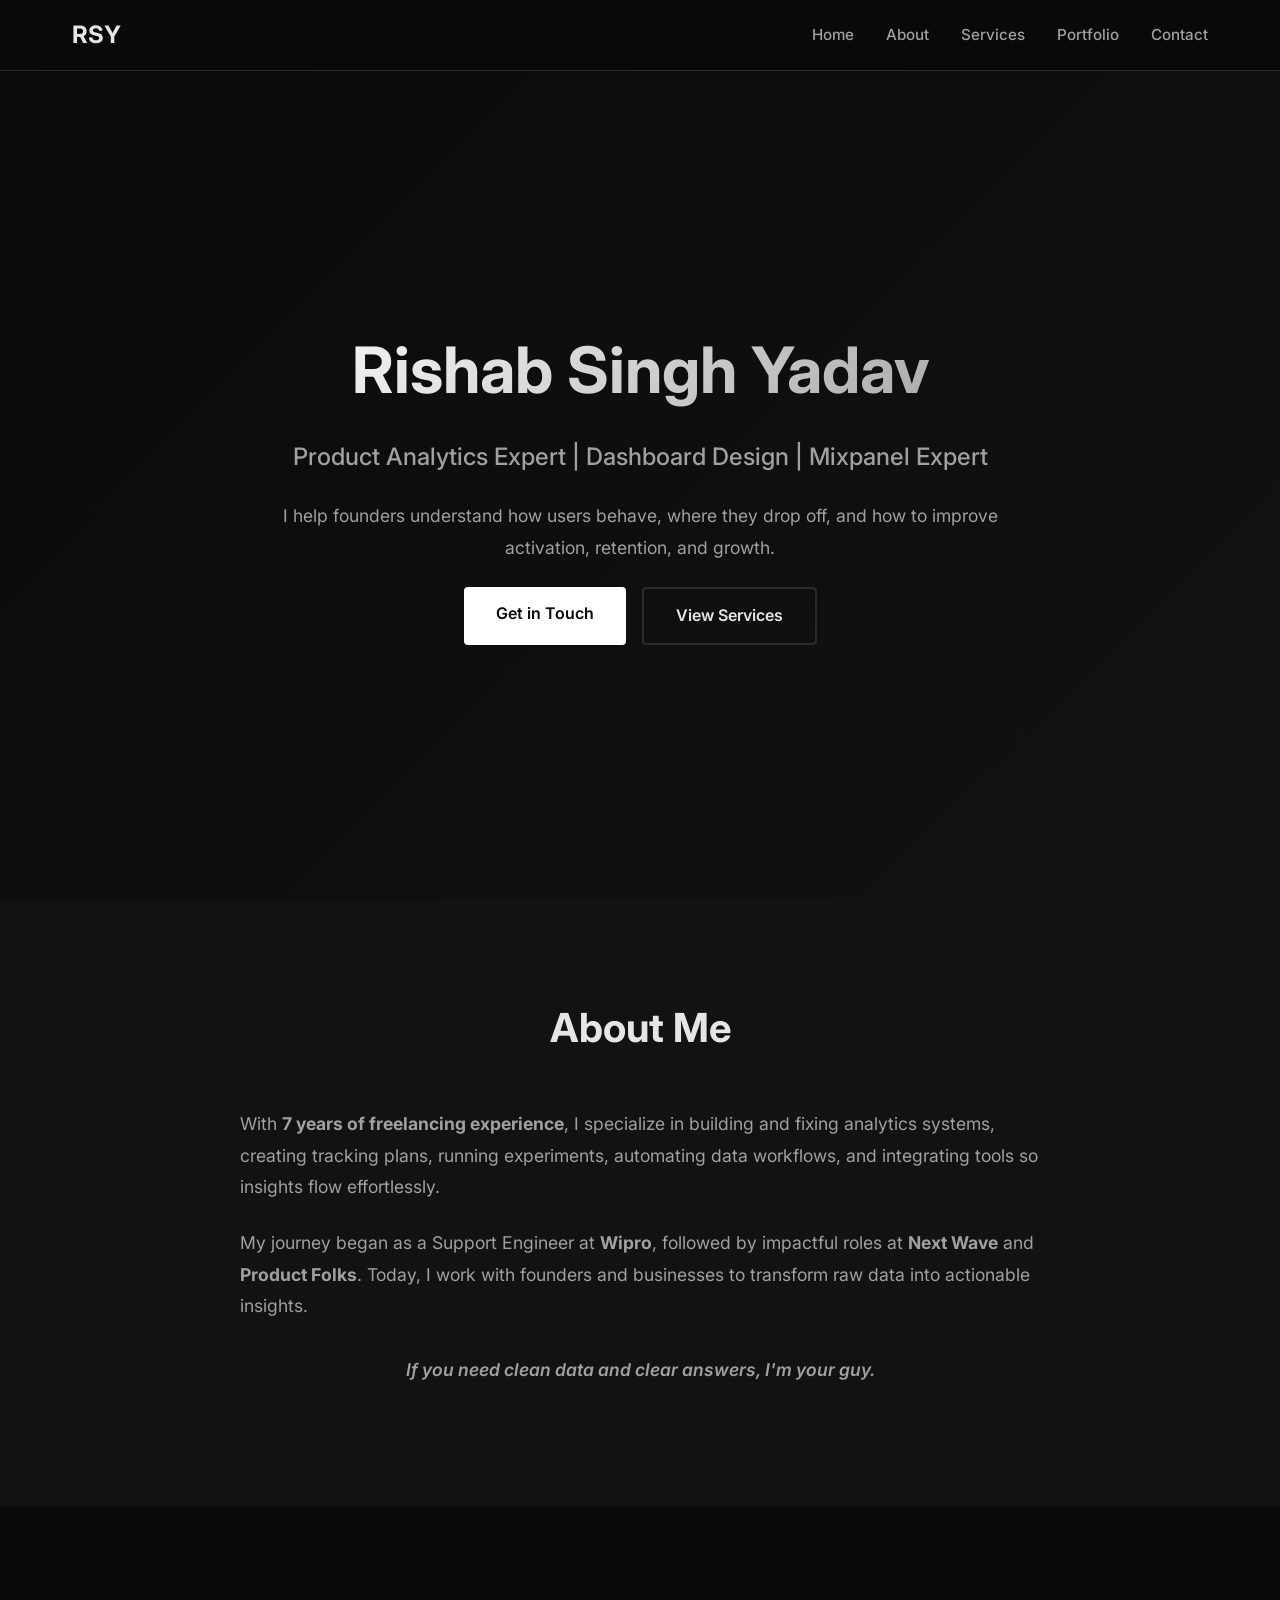
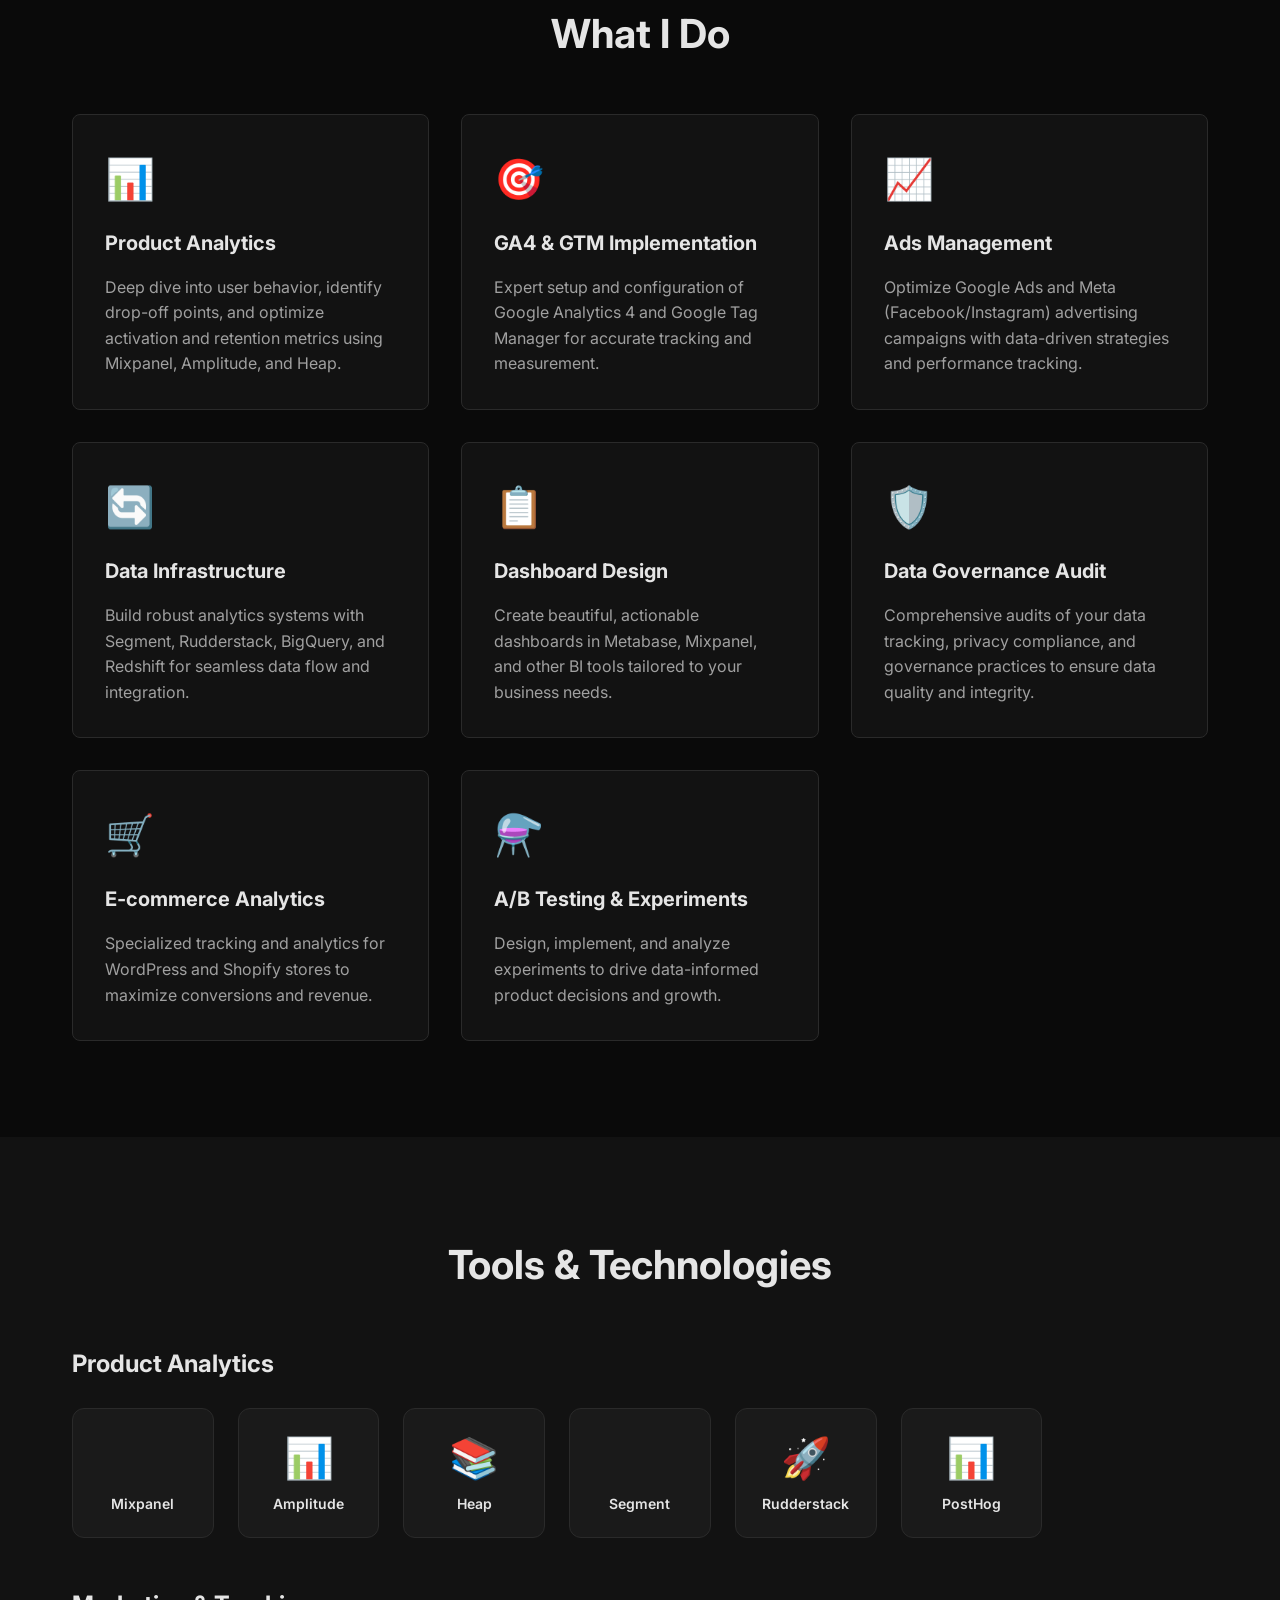
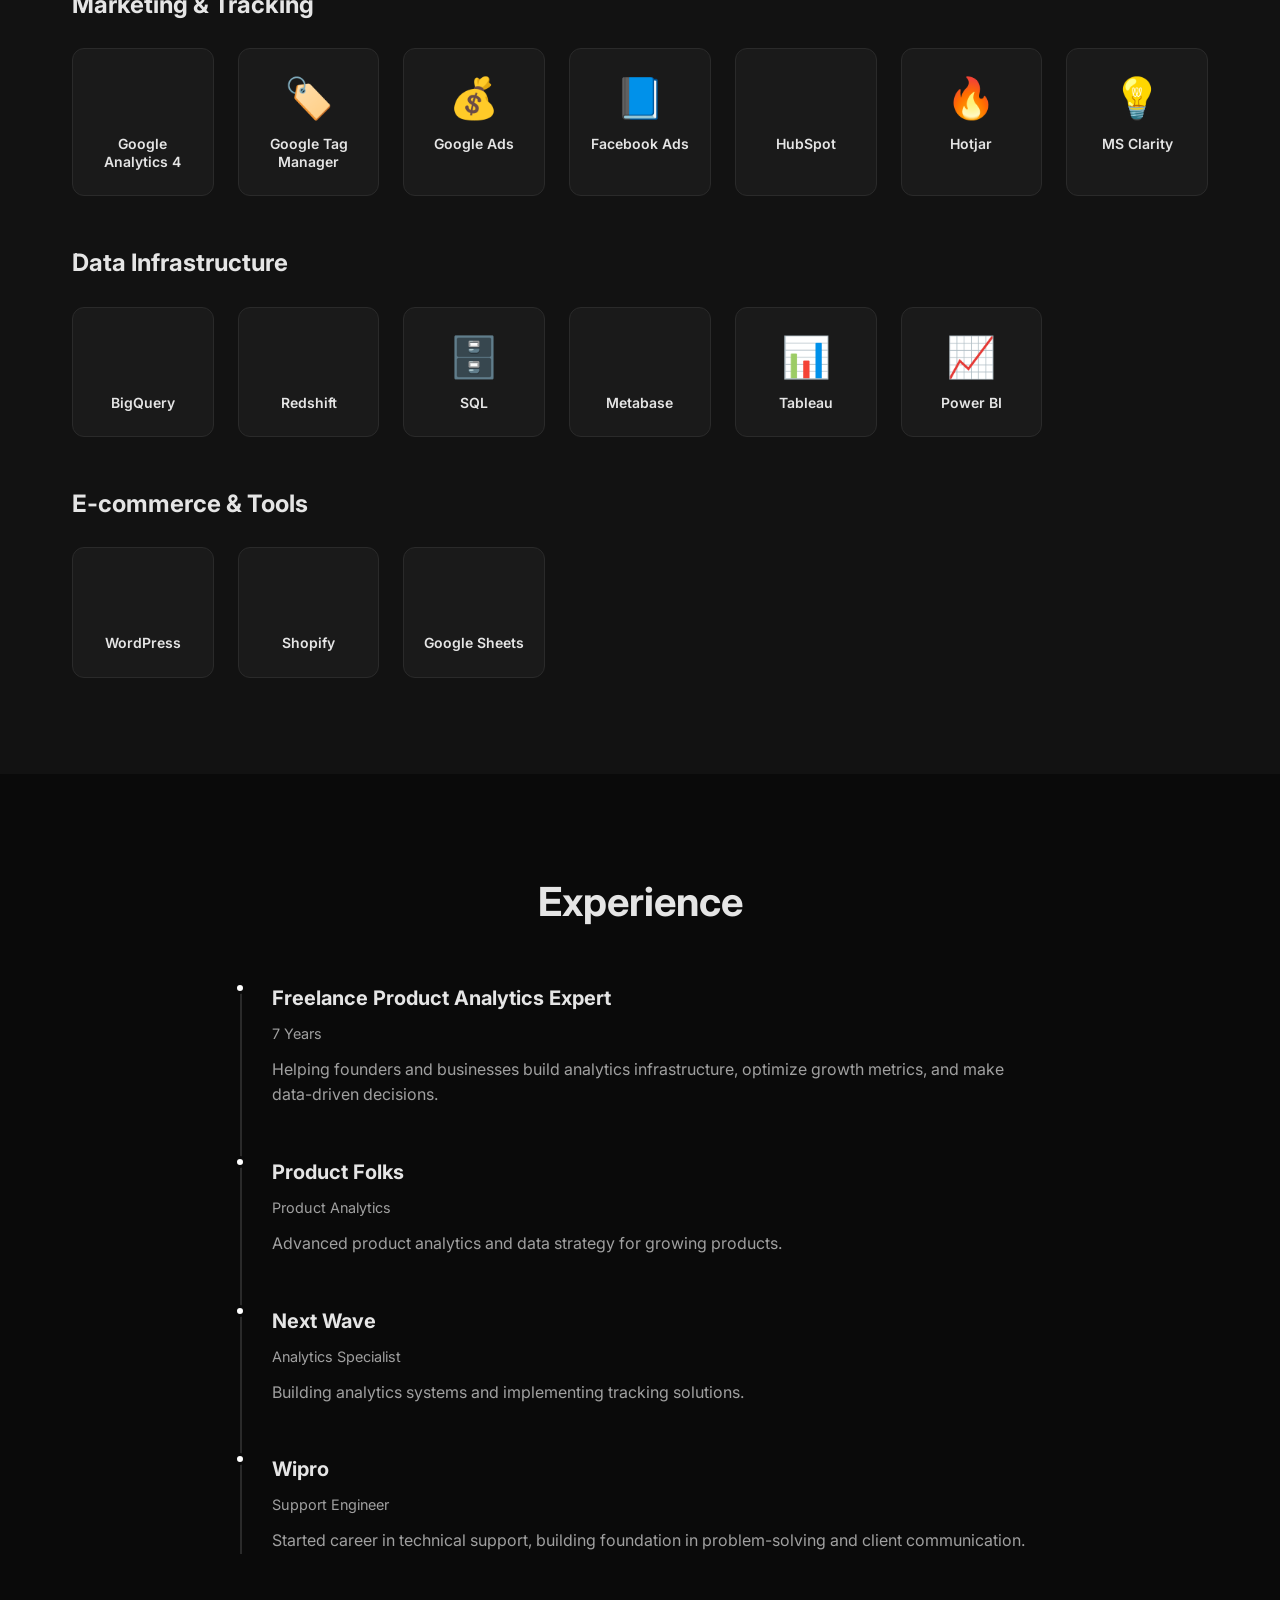
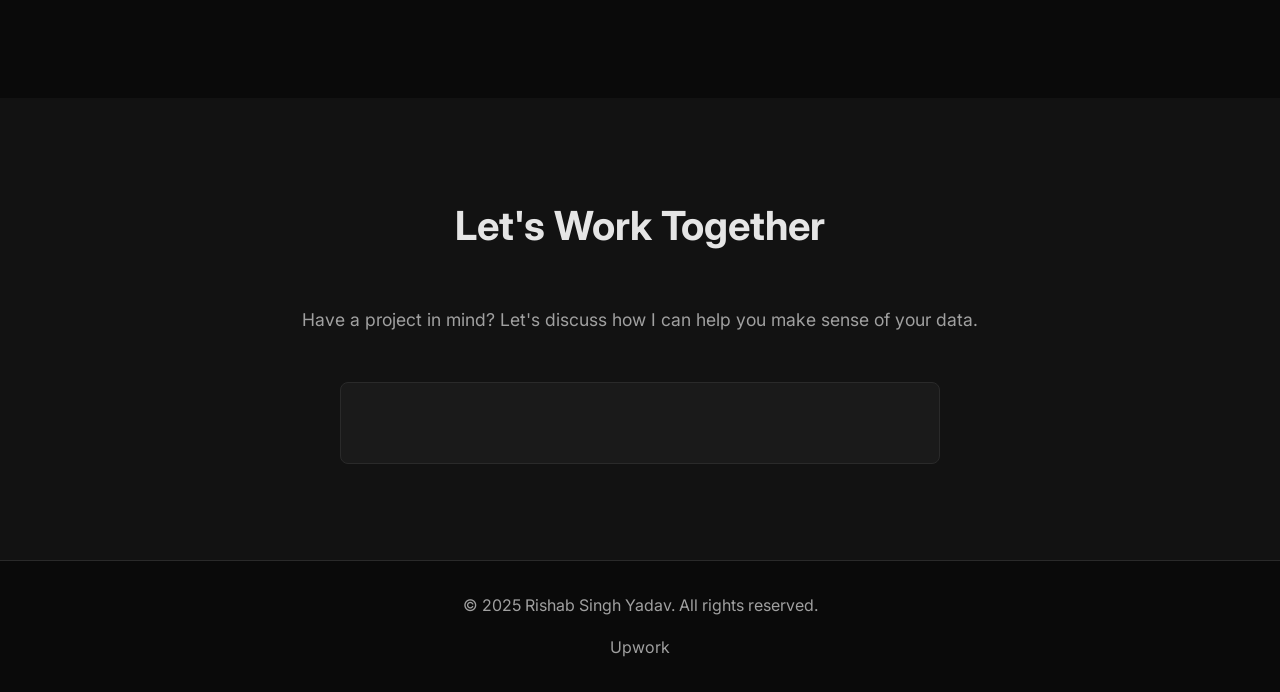
==== index.html @ ffc5b3a7 "Add files via upload" ====
<!DOCTYPE html>
<html lang="en">
<head>
    <meta charset="UTF-8">
    <meta name="viewport" content="width=device-width, initial-scale=1.0">
    <title>Rishabh Singh Yadav - Product Analytics Expert</title>
    <link rel="stylesheet" href="styles.css">
    <link rel="preconnect" href="https://fonts.googleapis.com">
    <link rel="preconnect" href="https://fonts.gstatic.com" crossorigin>
    <link href="https://fonts.googleapis.com/css2?family=Inter:wght@300;400;500;600;700&display=swap" rel="stylesheet">

    <!-- Google Tag Manager -->
    <script>(function(w,d,s,l,i){w[l]=w[l]||[];w[l].push({'gtm.start':
    new Date().getTime(),event:'gtm.js'});var f=d.getElementsByTagName(s)[0],
    j=d.createElement(s),dl=l!='dataLayer'?'&l='+l:'';j.async=true;j.src=
    'https://www.googletagmanager.com/gtm.js?id='+i+dl;f.parentNode.insertBefore(j,f);
    })(window,document,'script','dataLayer','GTM-P62DLGGF');</script>
    <!-- End Google Tag Manager -->

    <!-- Google Analytics 4 -->
    <script async src="https://www.googletagmanager.com/gtag/js?id=G-YZRRVP76FB"></script>
    <script>
        window.dataLayer = window.dataLayer || [];
        function gtag(){dataLayer.push(arguments);}
        gtag('js', new Date());
        gtag('config', 'G-YZRRVP76FB');
    </script>
    <!-- End Google Analytics 4 -->

    <!-- Mixpanel -->
    <script type="text/javascript">
        (function(f,b){if(!b.__SV){var e,g,i,h;window.mixpanel=b;b._i=[];b.init=function(e,f,c){function g(a,d){var b=d.split(".");2==b.length&&(a=a[b[0]],d=b[1]);a[d]=function(){a.push([d].concat(Array.prototype.slice.call(arguments,0)))}}var a=b;"undefined"!==typeof c?a=b[c]=[]:c="mixpanel";a.people=a.people||[];a.toString=function(a){var d="mixpanel";"mixpanel"!==c&&(d+="."+c);a||(d+=" (stub)");return d};a.people.toString=function(){return a.toString(1)+".people (stub)"};i="disable time_event track track_pageview track_links track_forms track_with_groups add_group set_group remove_group register register_once alias unregister identify name_tag set_config reset opt_in_tracking opt_out_tracking has_opted_in_tracking has_opted_out_tracking clear_opt_in_out_tracking start_batch_senders people.set people.set_once people.unset people.increment people.append people.union people.track_charge people.clear_charges people.delete_user people.remove".split(" ");
        for(h=0;h<i.length;h++)g(a,i[h]);var j="set set_once union unset remove delete".split(" ");a.get_group=function(){function b(c){d[c]=function(){call2_args=arguments;call2=[c].concat(Array.prototype.slice.call(call2_args,0));a.push([e,call2])}}for(var d={},e=["get_group"].concat(Array.prototype.slice.call(arguments,0)),c=0;c<j.length;c++)b(j[c]);return d};b._i.push([e,f,c])};b.__SV=1.2;e=f.createElement("script");e.type="text/javascript";e.async=!0;e.src="undefined"!==typeof MIXPANEL_CUSTOM_LIB_URL?
        MIXPANEL_CUSTOM_LIB_URL:"file:"===f.location.protocol&&"//cdn.mxpnl.com/libs/mixpanel-2-latest.min.js".match(/^\/\//)?"https://cdn.mxpnl.com/libs/mixpanel-2-latest.min.js":"//cdn.mxpnl.com/libs/mixpanel-2-latest.min.js";g=f.getElementsByTagName("script")[0];g.parentNode.insertBefore(e,g)}})(document,window.mixpanel||[]);

        // Initialize Mixpanel with your project token
        mixpanel.init('c54ff8140aea43a7030ae729a5c71785', {
            debug: true,
            track_pageview: true,
            persistence: 'localStorage'
        });

        // Track page view
        mixpanel.track('Page View', {
            'page': window.location.pathname,
            'title': document.title
        });
    </script>
    <!-- End Mixpanel -->

    <!-- Hotjar Tracking Code -->
    <script>
        (function(h,o,t,j,a,r){
            h.hj=h.hj||function(){(h.hj.q=h.hj.q||[]).push(arguments)};
            h._hjSettings={hjid:6587134,hjsv:6};
            a=o.getElementsByTagName('head')[0];
            r=o.createElement('script');r.async=1;
            r.src=t+h._hjSettings.hjid+j+h._hjSettings.hjsv;
            a.appendChild(r);
        })(window,document,'https://static.hotjar.com/c/hotjar-','.js?sv=');
    </script>
    <!-- End Hotjar -->

    <!-- Microsoft Clarity -->
    <script type="text/javascript">
        (function(c,l,a,r,i,t,y){
            c[a]=c[a]||function(){(c[a].q=c[a].q||[]).push(arguments)};
            t=l.createElement(r);t.async=1;t.src="https://www.clarity.ms/tag/"+i;
            y=l.getElementsByTagName(r)[0];y.parentNode.insertBefore(t,y);
        })(window, document, "clarity", "script", "ucbw8t40ai");
    </script>
    <!-- End Microsoft Clarity -->

    <!-- PostHog -->
    <script>
        !function(t,e){var o,n,p,r;e.__SV||(window.posthog=e,e._i=[],e.init=function(i,s,a){function g(t,e){var o=e.split(".");2==o.length&&(t=t[o[0]],e=o[1]),t[e]=function(){t.push([e].concat(Array.prototype.slice.call(arguments,0)))}}(p=t.createElement("script")).type="text/javascript",p.async=!0,p.src=s.api_host+"/static/array.js",(r=t.getElementsByTagName("script")[0]).parentNode.insertBefore(p,r);var u=e;for(void 0!==a?u=e[a]=[]:a="posthog",u.people=u.people||[],u.toString=function(t){var e="posthog";return"posthog"!==a&&(e+="."+a),t||(e+=" (stub)"),e},u.people.toString=function(){return u.toString(1)+".people (stub)"},o="capture identify alias people.set people.set_once set_config register register_once unregister opt_out_capturing has_opted_out_capturing opt_in_capturing reset isFeatureEnabled onFeatureFlags getFeatureFlag getFeatureFlagPayload reloadFeatureFlags group updateEarlyAccessFeatureEnrollment getEarlyAccessFeatures getActiveMatchingSurveys getSurveys".split(" "),n=0;n<o.length;n++)g(u,o[n]);e._i.push([i,s,a])},e.__SV=1)}(document,window.posthog||[]);
        posthog.init('phc_22FmlMRAO9yd4VPGJazXdRjCmcIYy80sYnZr9XqY3N5', {api_host:'https://app.posthog.com'})
    </script>
    <!-- End PostHog -->

    <!-- Amplitude -->
    <script src="https://cdn.amplitude.com/script/965b4d2b1cc9402769488c9643571d95.js"></script>
    <script>window.amplitude.add(window.sessionReplay.plugin({sampleRate: 1}));window.amplitude.init('965b4d2b1cc9402769488c9643571d95', {"fetchRemoteConfig":true,"autocapture":{"attribution":true,"fileDownloads":true,"formInteractions":true,"pageViews":true,"sessions":true,"elementInteractions":true,"networkTracking":true,"webVitals":true,"frustrationInteractions":true}});</script>
    <!-- End Amplitude -->
</head>
<body>
    <!-- Google Tag Manager (noscript) -->
    <noscript><iframe src="https://www.googletagmanager.com/ns.html?id=GTM-P62DLGGF"
    height="0" width="0" style="display:none;visibility:hidden"></iframe></noscript>
    <!-- End Google Tag Manager (noscript) -->
    <nav class="navbar">
        <div class="container">
            <div class="nav-brand">RSY</div>
            <ul class="nav-menu">
                <li><a href="#home">Home</a></li>
                <li><a href="#about">About</a></li>
                <li><a href="#services">Services</a></li>
                <li><a href="portfolio.html">Portfolio</a></li>
                <li><a href="#contact">Contact</a></li>
            </ul>
            <div class="hamburger">
                <span></span>
                <span></span>
                <span></span>
            </div>
        </div>
    </nav>

    <section id="home" class="hero">
        <div class="container">
            <div class="hero-content">
                <h1 class="hero-title">Rishab Singh Yadav</h1>
                <p class="hero-subtitle">Product Analytics Expert | Dashboard Design | Mixpanel Expert</p>
                <p class="hero-description">
                    I help founders understand how users behave, where they drop off, and how to improve activation, retention, and growth.
                </p>

                <div class="hero-cta">
                    <a href="#contact" class="btn btn-primary">Get in Touch</a>
                    <a href="#services" class="btn btn-secondary">View Services</a>
                </div>
            </div>
        </div>
    </section>

    <section id="about" class="about">
        <div class="container">
            <h2 class="section-title">About Me</h2>
            <div class="about-content">
                <p>
                    With <strong>7 years of freelancing experience</strong>, I specialize in building and fixing analytics systems,
                    creating tracking plans, running experiments, automating data workflows, and integrating tools so insights flow effortlessly.
                </p>
                <p>
                    My journey began as a Support Engineer at <strong>Wipro</strong>, followed by impactful roles at <strong>Next Wave</strong>
                    and <strong>Product Folks</strong>. Today, I work with founders and businesses to transform raw data into actionable insights.
                </p>
                <p class="about-tagline">
                    If you need clean data and clear answers, I'm your guy.
                </p>
            </div>
        </div>
    </section>

    <section id="services" class="services">
        <div class="container">
            <h2 class="section-title">What I Do</h2>
            <div class="services-grid">
                <div class="service-card">
                    <div class="service-icon">📊</div>
                    <h3>Product Analytics</h3>
                    <p>Deep dive into user behavior, identify drop-off points, and optimize activation and retention metrics using Mixpanel, Amplitude, and Heap.</p>
                </div>
                <div class="service-card">
                    <div class="service-icon">🎯</div>
                    <h3>GA4 & GTM Implementation</h3>
                    <p>Expert setup and configuration of Google Analytics 4 and Google Tag Manager for accurate tracking and measurement.</p>
                </div>
                <div class="service-card">
                    <div class="service-icon">📈</div>
                    <h3>Ads Management</h3>
                    <p>Optimize Google Ads and Meta (Facebook/Instagram) advertising campaigns with data-driven strategies and performance tracking.</p>
                </div>
                <div class="service-card">
                    <div class="service-icon">🔄</div>
                    <h3>Data Infrastructure</h3>
                    <p>Build robust analytics systems with Segment, Rudderstack, BigQuery, and Redshift for seamless data flow and integration.</p>
                </div>
                <div class="service-card">
                    <div class="service-icon">📋</div>
                    <h3>Dashboard Design</h3>
                    <p>Create beautiful, actionable dashboards in Metabase, Mixpanel, and other BI tools tailored to your business needs.</p>
                </div>
                <div class="service-card">
                    <div class="service-icon">🛡️</div>
                    <h3>Data Governance Audit</h3>
                    <p>Comprehensive audits of your data tracking, privacy compliance, and governance practices to ensure data quality and integrity.</p>
                </div>
                <div class="service-card">
                    <div class="service-icon">🛒</div>
                    <h3>E-commerce Analytics</h3>
                    <p>Specialized tracking and analytics for WordPress and Shopify stores to maximize conversions and revenue.</p>
                </div>
                <div class="service-card">
                    <div class="service-icon">⚗️</div>
                    <h3>A/B Testing & Experiments</h3>
                    <p>Design, implement, and analyze experiments to drive data-informed product decisions and growth.</p>
                </div>
            </div>
        </div>
    </section>

    <section id="tools" class="tools">
        <div class="container">
            <h2 class="section-title">Tools & Technologies</h2>
            <div class="tools-category">
                <h3 class="category-title">Product Analytics</h3>
                <div class="tools-grid-with-logos">
                    <div class="tool-card">
                        <div class="tool-logo">
                            <img src="https://cdn.worldvectorlogo.com/logos/mixpanel.svg" alt="Mixpanel" onerror="this.style.display='none'">
                        </div>
                        <span class="tool-name">Mixpanel</span>
                    </div>
                    <div class="tool-card">
                        <div class="tool-logo">
                            <img src="https://seeklogo.com/images/A/amplitude-icon-logo-40C34E0BFA-seeklogo.com.png" alt="Amplitude" onerror="this.parentElement.innerHTML='<span class=\'tool-icon\'>📊</span>'">
                        </div>
                        <span class="tool-name">Amplitude</span>
                    </div>
                    <div class="tool-card">
                        <div class="tool-logo">
                            <img src="https://images.g2crowd.com/uploads/product/image/large_detail/large_detail_b979d168c09da38a8e37d2d8c5d77c27/heap.png" alt="Heap" onerror="this.parentElement.innerHTML='<span class=\'tool-icon\'>📚</span>'">
                        </div>
                        <span class="tool-name">Heap</span>
                    </div>
                    <div class="tool-card">
                        <div class="tool-logo">
                            <img src="https://cdn.worldvectorlogo.com/logos/segment-1.svg" alt="Segment" onerror="this.style.display='none'">
                        </div>
                        <span class="tool-name">Segment</span>
                    </div>
                    <div class="tool-card">
                        <div class="tool-logo">
                            <span class="tool-icon">🚀</span>
                        </div>
                        <span class="tool-name">Rudderstack</span>
                    </div>
                    <div class="tool-card">
                        <div class="tool-logo">
                            <span class="tool-icon">📊</span>
                        </div>
                        <span class="tool-name">PostHog</span>
                    </div>
                </div>
            </div>
            <div class="tools-category">
                <h3 class="category-title">Marketing & Tracking</h3>
                <div class="tools-grid-with-logos">
                    <div class="tool-card">
                        <div class="tool-logo">
                            <img src="https://www.gstatic.com/analytics-suite/header/suite/v2/ic_analytics.svg" alt="Google Analytics 4" onerror="this.style.display='none'">
                        </div>
                        <span class="tool-name">Google Analytics 4</span>
                    </div>
                    <div class="tool-card">
                        <div class="tool-logo">
                            <img src="https://www.gstatic.com/analytics-suite/header/suite/v2/ic_tag_manager.svg" alt="Google Tag Manager" onerror="this.parentElement.innerHTML='<span class=\'tool-icon\'>🏷️</span>'">
                        </div>
                        <span class="tool-name">Google Tag Manager</span>
                    </div>
                    <div class="tool-card">
                        <div class="tool-logo">
                            <img src="https://www.gstatic.com/analytics-suite/header/suite/v2/ic_ads.svg" alt="Google Ads" onerror="this.parentElement.innerHTML='<span class=\'tool-icon\'>💰</span>'">
                        </div>
                        <span class="tool-name">Google Ads</span>
                    </div>
                    <div class="tool-card">
                        <div class="tool-logo">
                            <span class="tool-icon">📘</span>
                        </div>
                        <span class="tool-name">Facebook Ads</span>
                    </div>
                    <div class="tool-card">
                        <div class="tool-logo">
                            <img src="https://www.hubspot.com/hubfs/HubSpot_Logos/HubSpot-Inversed-Favicon.png" alt="HubSpot" onerror="this.style.display='none'">
                        </div>
                        <span class="tool-name">HubSpot</span>
                    </div>
                    <div class="tool-card">
                        <div class="tool-logo">
                            <span class="tool-icon">🔥</span>
                        </div>
                        <span class="tool-name">Hotjar</span>
                    </div>
                    <div class="tool-card">
                        <div class="tool-logo">
                            <span class="tool-icon">💡</span>
                        </div>
                        <span class="tool-name">MS Clarity</span>
                    </div>
                </div>
            </div>
            <div class="tools-category">
                <h3 class="category-title">Data Infrastructure</h3>
                <div class="tools-grid-with-logos">
                    <div class="tool-card">
                        <div class="tool-logo">
                            <img src="https://cdn.worldvectorlogo.com/logos/google-bigquery-logo-1.svg" alt="BigQuery" onerror="this.style.display='none'">
                        </div>
                        <span class="tool-name">BigQuery</span>
                    </div>
                    <div class="tool-card">
                        <div class="tool-logo">
                            <img src="https://cdn.worldvectorlogo.com/logos/aws-logo.svg" alt="Amazon Redshift" onerror="this.style.display='none'">
                        </div>
                        <span class="tool-name">Redshift</span>
                    </div>
                    <div class="tool-card">
                        <div class="tool-logo">
                            <span class="tool-icon">🗄️</span>
                        </div>
                        <span class="tool-name">SQL</span>
                    </div>
                    <div class="tool-card">
                        <div class="tool-logo">
                            <img src="https://cdn.worldvectorlogo.com/logos/metabase.svg" alt="Metabase" onerror="this.style.display='none'">
                        </div>
                        <span class="tool-name">Metabase</span>
                    </div>
                    <div class="tool-card">
                        <div class="tool-logo">
                            <span class="tool-icon">📊</span>
                        </div>
                        <span class="tool-name">Tableau</span>
                    </div>
                    <div class="tool-card">
                        <div class="tool-logo">
                            <span class="tool-icon">📈</span>
                        </div>
                        <span class="tool-name">Power BI</span>
                    </div>
                </div>
            </div>
            <div class="tools-category">
                <h3 class="category-title">E-commerce & Tools</h3>
                <div class="tools-grid-with-logos">
                    <div class="tool-card">
                        <div class="tool-logo">
                            <img src="https://cdn.worldvectorlogo.com/logos/wordpress-icon-1.svg" alt="WordPress" onerror="this.style.display='none'">
                        </div>
                        <span class="tool-name">WordPress</span>
                    </div>
                    <div class="tool-card">
                        <div class="tool-logo">
                            <img src="https://cdn.worldvectorlogo.com/logos/shopify.svg" alt="Shopify" onerror="this.style.display='none'">
                        </div>
                        <span class="tool-name">Shopify</span>
                    </div>
                    <div class="tool-card">
                        <div class="tool-logo">
                            <img src="https://www.gstatic.com/images/branding/product/2x/sheets_2020q4_48dp.png" alt="Google Sheets" onerror="this.style.display='none'">
                        </div>
                        <span class="tool-name">Google Sheets</span>
                    </div>
                </div>
            </div>
        </div>
    </section>

    <section id="experience" class="experience">
        <div class="container">
            <h2 class="section-title">Experience</h2>
            <div class="timeline">
                <div class="timeline-item">
                    <div class="timeline-marker"></div>
                    <div class="timeline-content">
                        <h3>Freelance Product Analytics Expert</h3>
                        <p class="timeline-period">7 Years</p>
                        <p>Helping founders and businesses build analytics infrastructure, optimize growth metrics, and make data-driven decisions.</p>
                    </div>
                </div>
                <div class="timeline-item">
                    <div class="timeline-marker"></div>
                    <div class="timeline-content">
                        <h3>Product Folks</h3>
                        <p class="timeline-period">Product Analytics</p>
                        <p>Advanced product analytics and data strategy for growing products.</p>
                    </div>
                </div>
                <div class="timeline-item">
                    <div class="timeline-marker"></div>
                    <div class="timeline-content">
                        <h3>Next Wave</h3>
                        <p class="timeline-period">Analytics Specialist</p>
                        <p>Building analytics systems and implementing tracking solutions.</p>
                    </div>
                </div>
                <div class="timeline-item">
                    <div class="timeline-marker"></div>
                    <div class="timeline-content">
                        <h3>Wipro</h3>
                        <p class="timeline-period">Support Engineer</p>
                        <p>Started career in technical support, building foundation in problem-solving and client communication.</p>
                    </div>
                </div>
            </div>
        </div>
    </section>

    <section id="contact" class="contact">
        <div class="container">
            <h2 class="section-title">Let's Work Together</h2>
            <p class="contact-subtitle">Have a project in mind? Let's discuss how I can help you make sense of your data.</p>
            <div class="contact-wrapper">
                <div class="hubspot-form-wrapper">
                    <script src="https://js-na2.hsforms.net/forms/embed/244467532.js" defer></script>
                    <div class="hs-form-frame" data-region="na2" data-form-id="f4a79319-5136-4ad2-83ea-d9fb0621db94" data-portal-id="244467532"></div>
                </div>
            </div>
        </div>
    </section>

    <footer class="footer">
        <div class="container">
            <p>&copy; 2025 Rishab Singh Yadav. All rights reserved.</p>
            <div class="footer-links">
                <a href="https://www.upwork.com/freelancers/~0192e7f3ac7bda2034?mp_source=home_share" target="_blank">Upwork</a>
            </div>
        </div>
    </footer>

    <script src="script.js"></script>
</body>
</html>
---- styles.css ----
* {
    margin: 0;
    padding: 0;
    box-sizing: border-box;
}

:root {
    --bg-primary: #0a0a0a;
    --bg-secondary: #121212;
    --bg-tertiary: #1a1a1a;
    --text-primary: #e5e5e5;
    --text-secondary: #a0a0a0;
    --accent-primary: #ffffff;
    --accent-secondary: #2a2a2a;
    --border-color: #2a2a2a;
    --hover-color: #1f1f1f;
}

html {
    scroll-behavior: smooth;
}

body {
    font-family: 'Inter', -apple-system, BlinkMacSystemFont, 'Segoe UI', Roboto, Oxygen, Ubuntu, Cantarell, sans-serif;
    background-color: var(--bg-primary);
    color: var(--text-primary);
    line-height: 1.6;
    overflow-x: hidden;
}

.container {
    max-width: 1200px;
    margin: 0 auto;
    padding: 0 2rem;
}

/* Navigation */
.navbar {
    position: fixed;
    top: 0;
    left: 0;
    right: 0;
    background: rgba(10, 10, 10, 0.95);
    backdrop-filter: blur(10px);
    border-bottom: 1px solid var(--border-color);
    z-index: 1000;
    padding: 1rem 0;
}

.navbar .container {
    display: flex;
    justify-content: space-between;
    align-items: center;
}

.nav-brand {
    font-size: 1.5rem;
    font-weight: 700;
    color: var(--text-primary);
}

.nav-menu {
    display: flex;
    list-style: none;
    gap: 2rem;
}

.nav-menu a {
    color: var(--text-secondary);
    text-decoration: none;
    font-weight: 500;
    transition: color 0.3s ease;
    font-size: 0.95rem;
}

.nav-menu a:hover {
    color: var(--text-primary);
}

.hamburger {
    display: none;
    flex-direction: column;
    cursor: pointer;
    gap: 4px;
}

.hamburger span {
    width: 25px;
    height: 2px;
    background: var(--text-primary);
    transition: 0.3s;
}

/* Hero Section */
.hero {
    min-height: 100vh;
    display: flex;
    align-items: center;
    justify-content: center;
    padding: 8rem 0 4rem;
    background: linear-gradient(135deg, var(--bg-primary) 0%, var(--bg-secondary) 100%);
}

.hero-content {
    text-align: center;
    max-width: 800px;
    margin: 0 auto;
}

.hero-title {
    font-size: 4rem;
    font-weight: 700;
    margin-bottom: 1rem;
    background: linear-gradient(135deg, #ffffff 0%, #a0a0a0 100%);
    -webkit-background-clip: text;
    -webkit-text-fill-color: transparent;
    background-clip: text;
}

.hero-subtitle {
    font-size: 1.5rem;
    color: var(--text-secondary);
    margin-bottom: 1.5rem;
    font-weight: 500;
}

.hero-description {
    font-size: 1.1rem;
    color: var(--text-secondary);
    margin-bottom: 1.5rem;
    line-height: 1.8;
}

.hero-rate {
    font-size: 2rem;
    font-weight: 700;
    color: var(--text-primary);
    margin-bottom: 2rem;
}

.hero-cta {
    display: flex;
    gap: 1rem;
    justify-content: center;
    flex-wrap: wrap;
}

/* Buttons */
.btn {
    padding: 0.875rem 2rem;
    border: none;
    border-radius: 4px;
    font-size: 1rem;
    font-weight: 600;
    cursor: pointer;
    text-decoration: none;
    display: inline-block;
    transition: all 0.3s ease;
}

.btn-primary {
    background: var(--accent-primary);
    color: var(--bg-primary);
}

.btn-primary:hover {
    background: var(--text-secondary);
    transform: translateY(-2px);
}

.btn-secondary {
    background: transparent;
    color: var(--text-primary);
    border: 2px solid var(--border-color);
}

.btn-secondary:hover {
    background: var(--hover-color);
    border-color: var(--text-secondary);
    transform: translateY(-2px);
}

/* Section Styles */
section {
    padding: 6rem 0;
}

.section-title {
    font-size: 2.5rem;
    font-weight: 700;
    margin-bottom: 3rem;
    text-align: center;
}

/* About Section */
.about {
    background: var(--bg-secondary);
}

.about-content {
    max-width: 800px;
    margin: 0 auto;
}

.about-content p {
    font-size: 1.1rem;
    color: var(--text-secondary);
    margin-bottom: 1.5rem;
    line-height: 1.8;
}

.about-tagline {
    font-size: 1.25rem;
    color: var(--text-primary);
    font-weight: 600;
    font-style: italic;
    text-align: center;
    margin-top: 2rem;
}

/* Services Section */
.services-grid {
    display: grid;
    grid-template-columns: repeat(auto-fit, minmax(280px, 1fr));
    gap: 2rem;
}

.service-card {
    background: var(--bg-secondary);
    padding: 2rem;
    border-radius: 8px;
    border: 1px solid var(--border-color);
    transition: all 0.3s ease;
}

.service-card:hover {
    transform: translateY(-5px);
    border-color: var(--text-secondary);
    background: var(--hover-color);
}

.service-icon {
    font-size: 2.5rem;
    margin-bottom: 1rem;
}

.service-card h3 {
    font-size: 1.25rem;
    margin-bottom: 1rem;
    color: var(--text-primary);
}

.service-card p {
    color: var(--text-secondary);
    line-height: 1.6;
}

/* Tools Section */
.tools {
    background: var(--bg-secondary);
}

.tools-category {
    margin-bottom: 3rem;
}

.tools-category:last-child {
    margin-bottom: 0;
}

.category-title {
    font-size: 1.5rem;
    margin-bottom: 1.5rem;
    color: var(--text-primary);
}

.tools-grid {
    display: flex;
    flex-wrap: wrap;
    gap: 1rem;
}

.tool-badge {
    background: var(--bg-tertiary);
    padding: 0.75rem 1.5rem;
    border-radius: 30px;
    border: 1px solid var(--border-color);
    font-weight: 500;
    color: var(--text-primary);
    transition: all 0.3s ease;
}

.tool-badge:hover {
    background: var(--hover-color);
    border-color: var(--text-secondary);
    transform: translateY(-2px);
}

/* Tools Grid with Logos */
.tools-grid-with-logos {
    display: grid;
    grid-template-columns: repeat(auto-fill, minmax(140px, 1fr));
    gap: 1.5rem;
}

.tool-card {
    background: var(--bg-tertiary);
    padding: 1.5rem 1rem;
    border-radius: 12px;
    border: 1px solid var(--border-color);
    display: flex;
    flex-direction: column;
    align-items: center;
    text-align: center;
    transition: all 0.3s ease;
    cursor: pointer;
}

.tool-card:hover {
    background: var(--hover-color);
    border-color: var(--text-secondary);
    transform: translateY(-5px);
    box-shadow: 0 8px 20px rgba(0, 0, 0, 0.3);
}

.tool-logo {
    width: 50px;
    height: 50px;
    display: flex;
    align-items: center;
    justify-content: center;
    margin-bottom: 0.75rem;
}

.tool-logo img {
    max-width: 100%;
    max-height: 100%;
    object-fit: contain;
    filter: brightness(1.1);
}

.tool-icon {
    font-size: 2.5rem;
    line-height: 1;
}

.tool-name {
    font-size: 0.875rem;
    font-weight: 600;
    color: var(--text-primary);
    line-height: 1.3;
}

/* Experience Section */
.timeline {
    max-width: 800px;
    margin: 0 auto;
    position: relative;
    padding-left: 2rem;
}

.timeline::before {
    content: '';
    position: absolute;
    left: 0;
    top: 0;
    bottom: 0;
    width: 2px;
    background: var(--border-color);
}

.timeline-item {
    position: relative;
    margin-bottom: 3rem;
}

.timeline-marker {
    position: absolute;
    left: -2.375rem;
    top: 0;
    width: 12px;
    height: 12px;
    border-radius: 50%;
    background: var(--accent-primary);
    border: 3px solid var(--bg-primary);
}

.timeline-content h3 {
    font-size: 1.25rem;
    margin-bottom: 0.5rem;
    color: var(--text-primary);
}

.timeline-period {
    color: var(--text-secondary);
    font-size: 0.9rem;
    margin-bottom: 0.75rem;
}

.timeline-content p {
    color: var(--text-secondary);
    line-height: 1.6;
}

/* Contact Section */
.contact {
    background: var(--bg-secondary);
}

.contact-subtitle {
    text-align: center;
    color: var(--text-secondary);
    font-size: 1.1rem;
    margin-bottom: 3rem;
}

.contact-wrapper {
    max-width: 600px;
    margin: 0 auto;
}

.hubspot-form-wrapper {
    background: var(--bg-tertiary);
    padding: 2.5rem;
    border-radius: 8px;
    border: 1px solid var(--border-color);
}

/* HubSpot Form Styling */
.hs-form-frame {
    width: 100% !important;
}

/* HubSpot Form Fields */
.hbspt-form {
    font-family: 'Inter', -apple-system, BlinkMacSystemFont, 'Segoe UI', Roboto, Oxygen, Ubuntu, Cantarell, sans-serif !important;
}

.hbspt-form .hs-form-field {
    margin-bottom: 1.5rem !important;
}

.hbspt-form label {
    display: block !important;
    margin-bottom: 0.5rem !important;
    color: var(--text-primary) !important;
    font-weight: 500 !important;
    font-size: 1rem !important;
}

.hbspt-form .hs-input {
    width: 100% !important;
    padding: 0.875rem !important;
    background: var(--bg-secondary) !important;
    border: 1px solid var(--border-color) !important;
    border-radius: 4px !important;
    color: var(--text-primary) !important;
    font-family: inherit !important;
    font-size: 1rem !important;
    transition: border-color 0.3s ease !important;
}

.hbspt-form .hs-input:focus {
    outline: none !important;
    border-color: var(--text-secondary) !important;
}

.hbspt-form input[type="text"],
.hbspt-form input[type="email"],
.hbspt-form input[type="tel"],
.hbspt-form input[type="number"],
.hbspt-form select,
.hbspt-form textarea {
    width: 100% !important;
    padding: 0.875rem !important;
    background: var(--bg-secondary) !important;
    border: 1px solid var(--border-color) !important;
    border-radius: 4px !important;
    color: var(--text-primary) !important;
    font-family: inherit !important;
    font-size: 1rem !important;
}

.hbspt-form textarea {
    resize: vertical !important;
    min-height: 120px !important;
}

.hbspt-form select {
    background-image: url("data:image/svg+xml;charset=UTF-8,%3csvg xmlns='http://www.w3.org/2000/svg' viewBox='0 0 24 24' fill='none' stroke='%23a0a0a0' stroke-width='2' stroke-linecap='round' stroke-linejoin='round'%3e%3cpolyline points='6 9 12 15 18 9'%3e%3c/polyline%3e%3c/svg%3e") !important;
    background-repeat: no-repeat !important;
    background-position: right 0.7rem top 50% !important;
    background-size: 1.2rem !important;
    padding-right: 2.5rem !important;
    appearance: none !important;
}

.hbspt-form select option {
    background: var(--bg-secondary) !important;
    color: var(--text-primary) !important;
}

/* HubSpot Submit Button */
.hbspt-form .hs-button {
    width: 100% !important;
    padding: 0.875rem 2rem !important;
    background: var(--accent-primary) !important;
    color: var(--bg-primary) !important;
    border: none !important;
    border-radius: 4px !important;
    font-size: 1rem !important;
    font-weight: 600 !important;
    cursor: pointer !important;
    transition: all 0.3s ease !important;
    font-family: inherit !important;
}

.hbspt-form .hs-button:hover {
    background: var(--text-secondary) !important;
    transform: translateY(-2px) !important;
}

/* HubSpot Error Messages */
.hbspt-form .hs-error-msgs {
    list-style: none !important;
    padding: 0 !important;
    margin: 0.5rem 0 0 0 !important;
}

.hbspt-form .hs-error-msg {
    color: #ef4444 !important;
    font-size: 0.875rem !important;
    margin-top: 0.25rem !important;
}

/* HubSpot Field Descriptions */
.hbspt-form .hs-field-desc {
    color: var(--text-secondary) !important;
    font-size: 0.875rem !important;
    margin-top: 0.25rem !important;
}

/* HubSpot Required Field Indicator */
.hbspt-form .hs-form-required {
    color: #ef4444 !important;
}

/* HubSpot Success Message */
.hbspt-form .submitted-message {
    background: rgba(34, 197, 94, 0.1) !important;
    border: 1px solid rgba(34, 197, 94, 0.3) !important;
    color: #22c55e !important;
    padding: 1rem !important;
    border-radius: 4px !important;
    text-align: center !important;
}

/* HubSpot Radio and Checkbox */
.hbspt-form input[type="radio"],
.hbspt-form input[type="checkbox"] {
    width: auto !important;
    margin-right: 0.5rem !important;
    accent-color: var(--accent-primary) !important;
}

.hbspt-form .hs-form-radio,
.hbspt-form .hs-form-checkbox {
    margin-bottom: 0.5rem !important;
}

.hbspt-form .hs-form-radio label,
.hbspt-form .hs-form-checkbox label {
    display: inline !important;
    font-weight: 400 !important;
}

/* HubSpot Legal Consent */
.hbspt-form .hs-richtext {
    color: var(--text-secondary) !important;
    font-size: 0.875rem !important;
}

.hbspt-form .hs-richtext a {
    color: var(--text-primary) !important;
    text-decoration: underline !important;
}

/* Loading State */
.hbspt-form .hs-loading {
    color: var(--text-secondary) !important;
}

/* Footer */
.footer {
    background: var(--bg-primary);
    border-top: 1px solid var(--border-color);
    padding: 2rem 0;
    text-align: center;
}

.footer p {
    color: var(--text-secondary);
    margin-bottom: 1rem;
}

.footer-links {
    display: flex;
    gap: 2rem;
    justify-content: center;
}

.footer-links a {
    color: var(--text-secondary);
    text-decoration: none;
    transition: color 0.3s ease;
}

.footer-links a:hover {
    color: var(--text-primary);
}

/* Responsive Design */
@media (max-width: 768px) {
    .hamburger {
        display: flex;
    }

    .nav-menu {
        position: fixed;
        left: -100%;
        top: 70px;
        flex-direction: column;
        background-color: rgba(10, 10, 10, 0.98);
        width: 100%;
        text-align: center;
        transition: 0.3s;
        padding: 2rem 0;
        border-bottom: 1px solid var(--border-color);
    }

    .nav-menu.active {
        left: 0;
    }

    .hero-title {
        font-size: 2.5rem;
    }

    .hero-subtitle {
        font-size: 1.2rem;
    }

    .hero-description {
        font-size: 1rem;
    }

    .section-title {
        font-size: 2rem;
    }

    .services-grid {
        grid-template-columns: 1fr;
    }

    .hero-cta {
        flex-direction: column;
        align-items: center;
    }

    .btn {
        width: 100%;
        max-width: 300px;
    }

    .hubspot-form-wrapper {
        padding: 1.5rem;
    }

    .tools-grid-with-logos {
        grid-template-columns: repeat(auto-fill, minmax(120px, 1fr));
        gap: 1rem;
    }

    .tool-card {
        padding: 1rem 0.75rem;
    }
}

@media (max-width: 480px) {
    .container {
        padding: 0 1rem;
    }

    .hero {
        padding: 6rem 0 3rem;
    }

    .hero-title {
        font-size: 2rem;
    }

    section {
        padding: 4rem 0;
    }
}
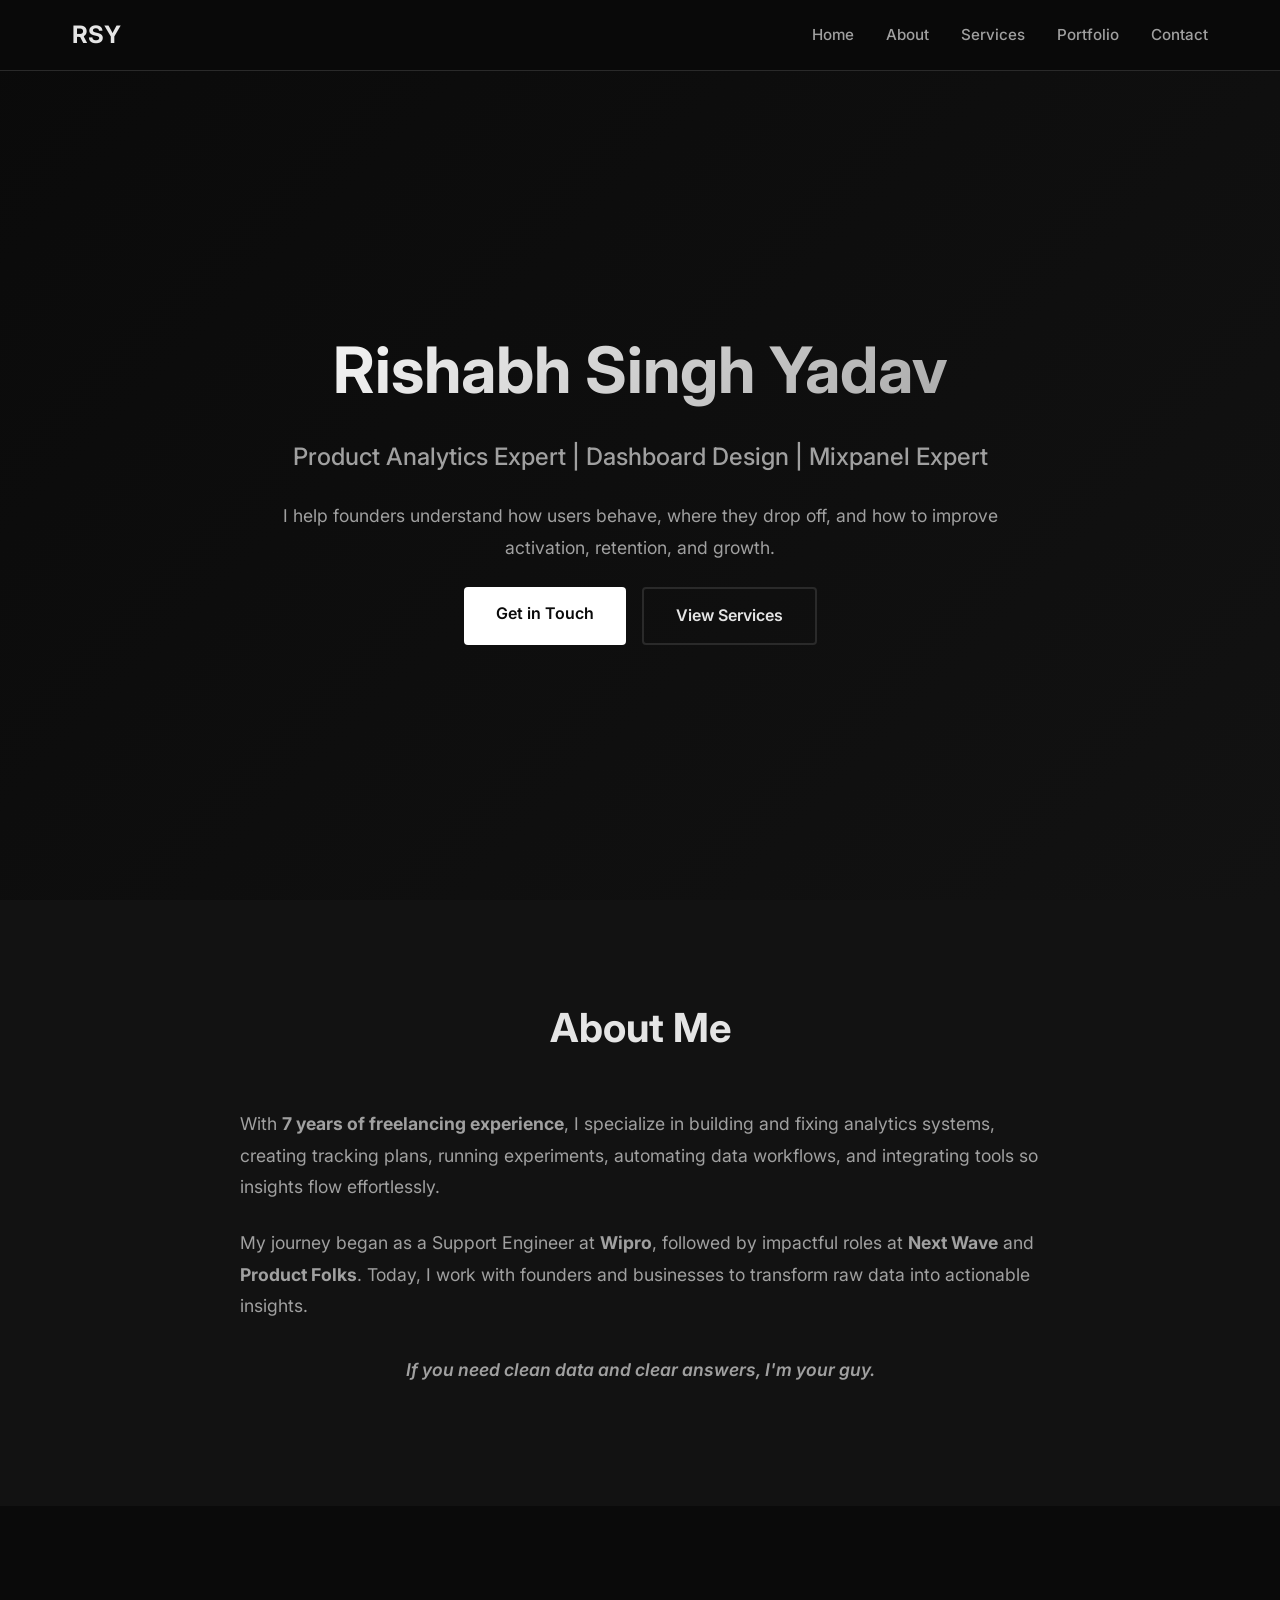
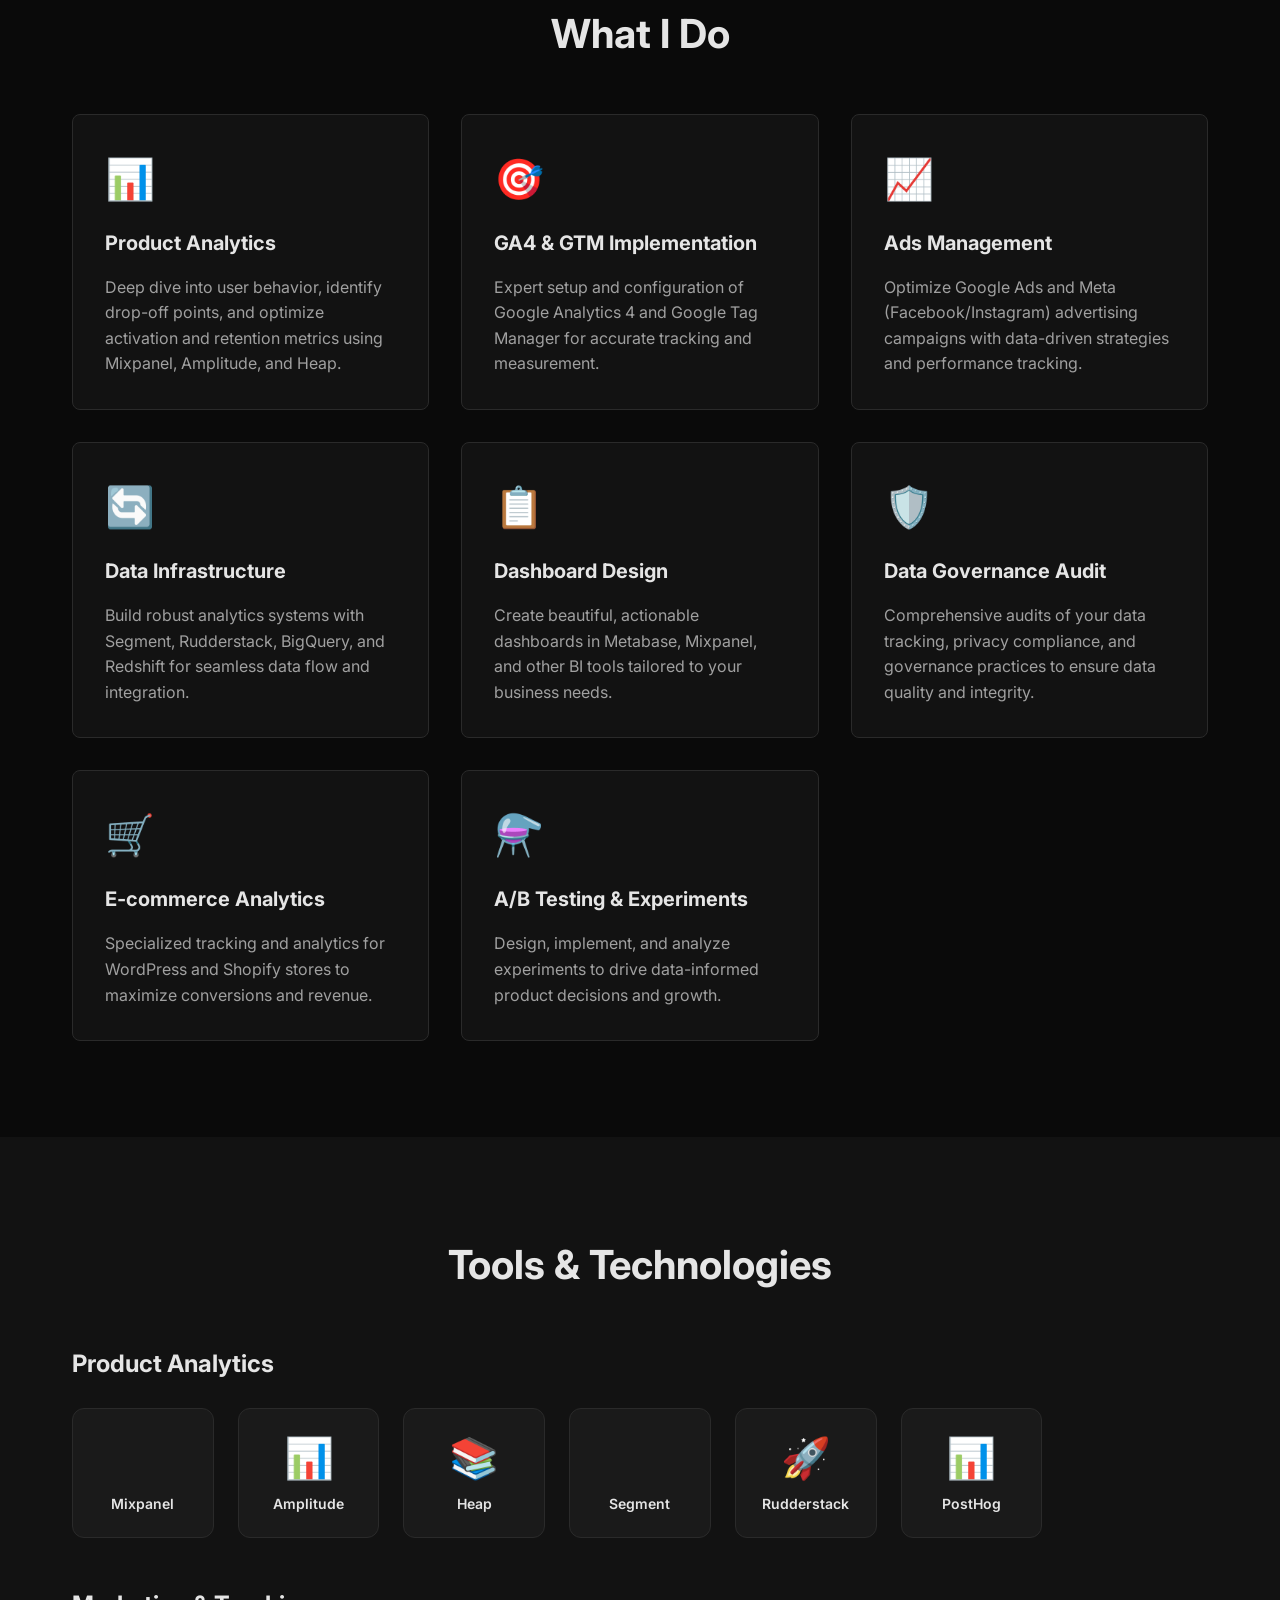
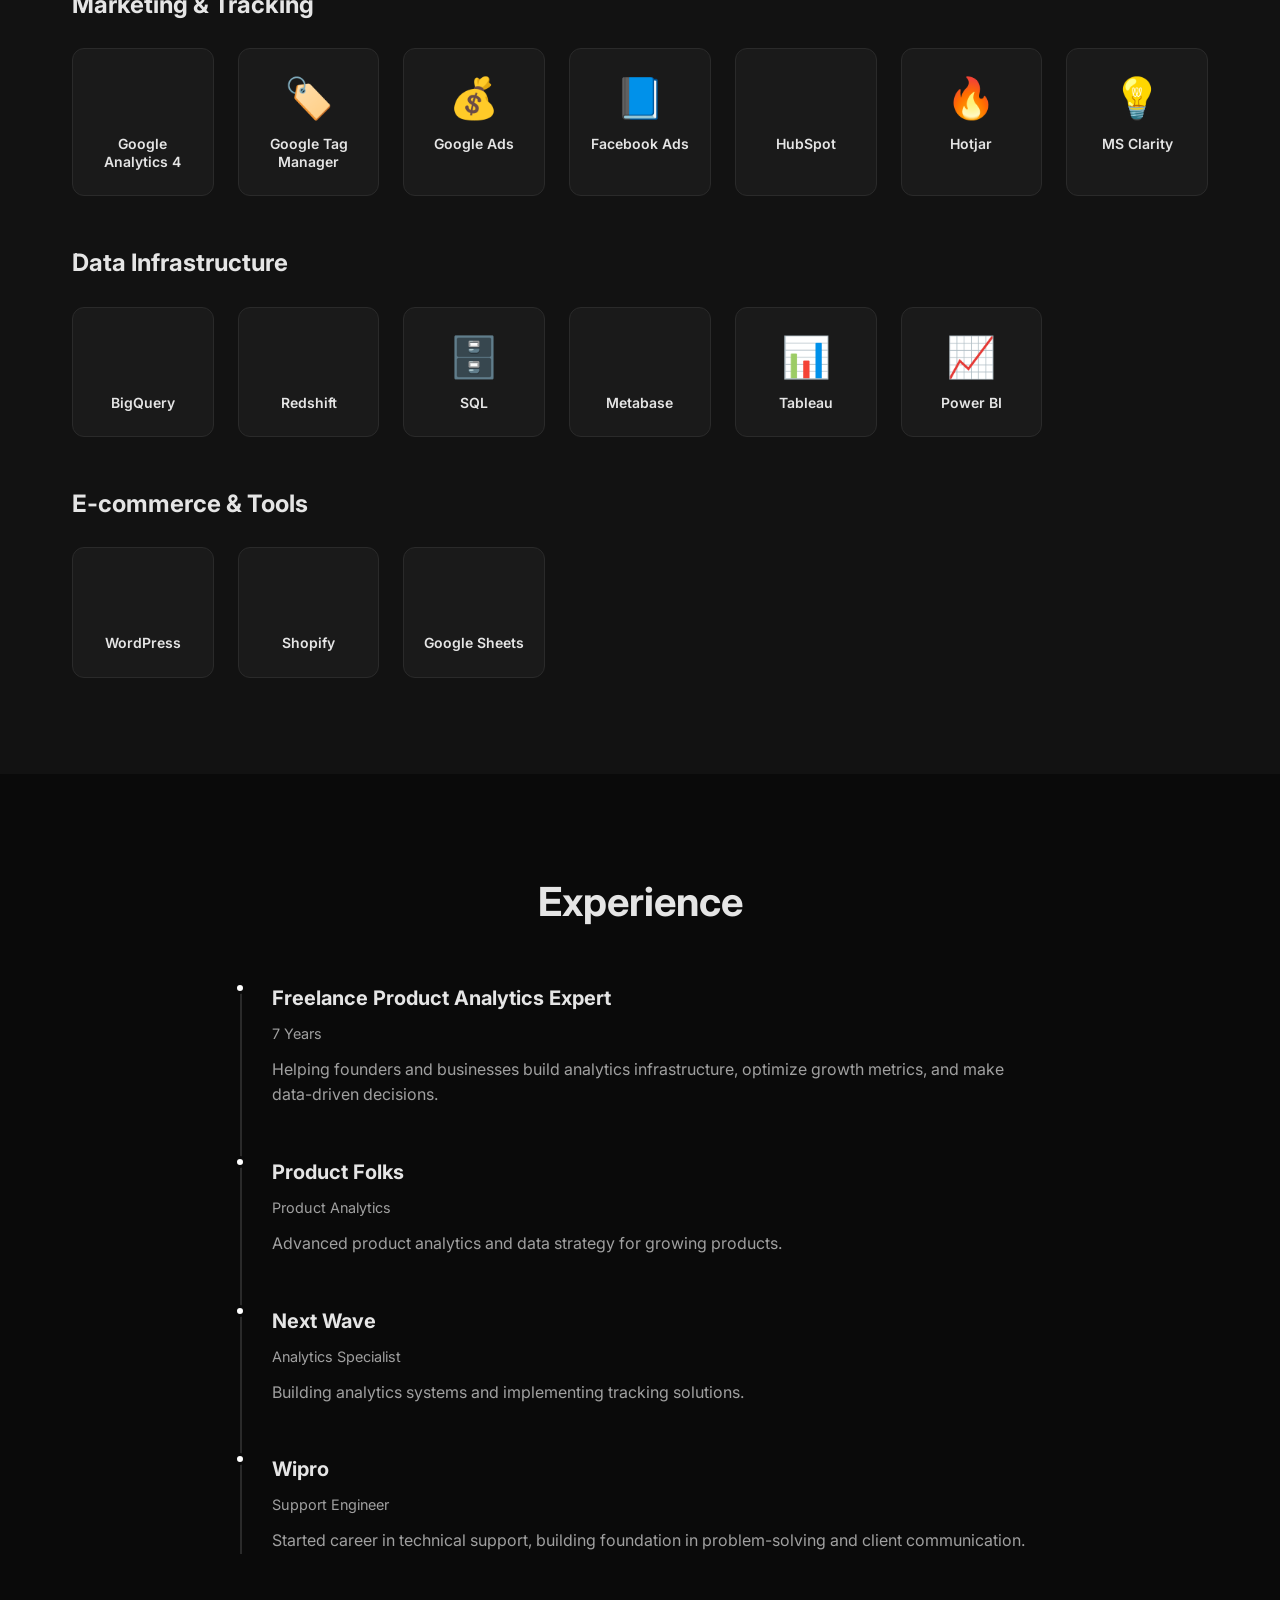
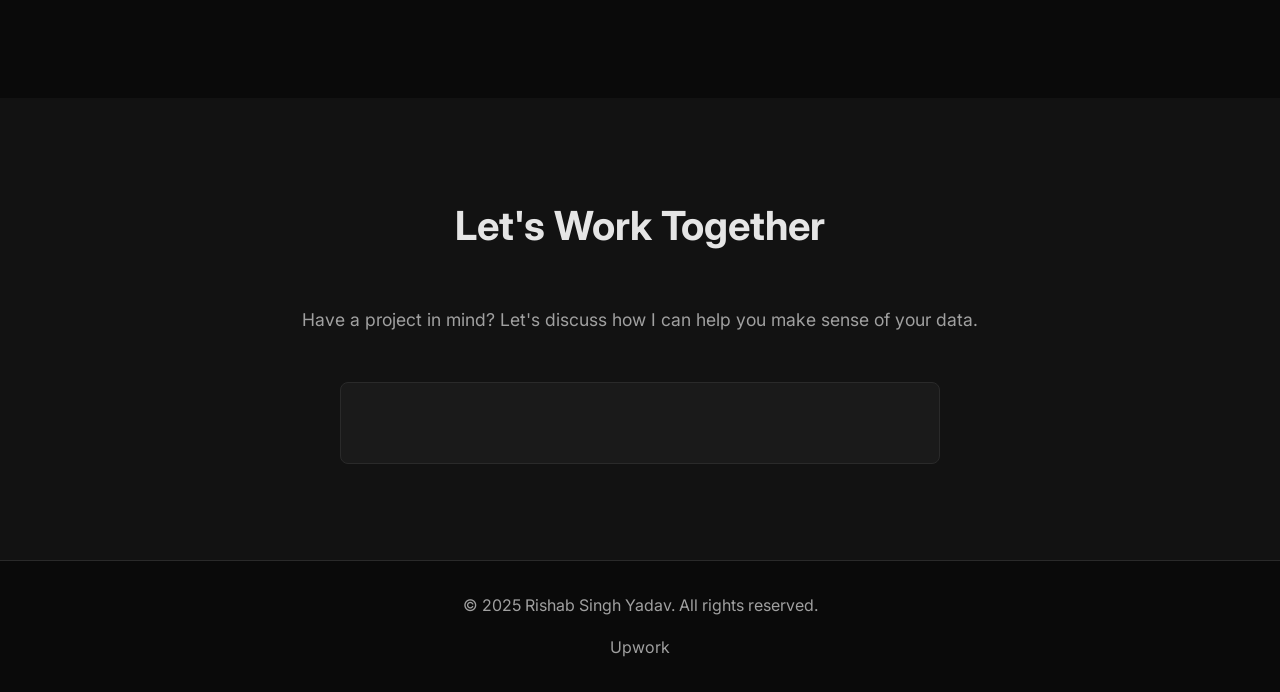
==== commit b3dc1276: "Correct spelling of name in hero title" ====
--- a/index.html
+++ b/index.html
@@ -109,7 +109,7 @@
     <section id="home" class="hero">
         <div class="container">
             <div class="hero-content">
-                <h1 class="hero-title">Rishab Singh Yadav</h1>
+                <h1 class="hero-title">Rishabh Singh Yadav</h1>
                 <p class="hero-subtitle">Product Analytics Expert | Dashboard Design | Mixpanel Expert</p>
                 <p class="hero-description">
                     I help founders understand how users behave, where they drop off, and how to improve activation, retention, and growth.
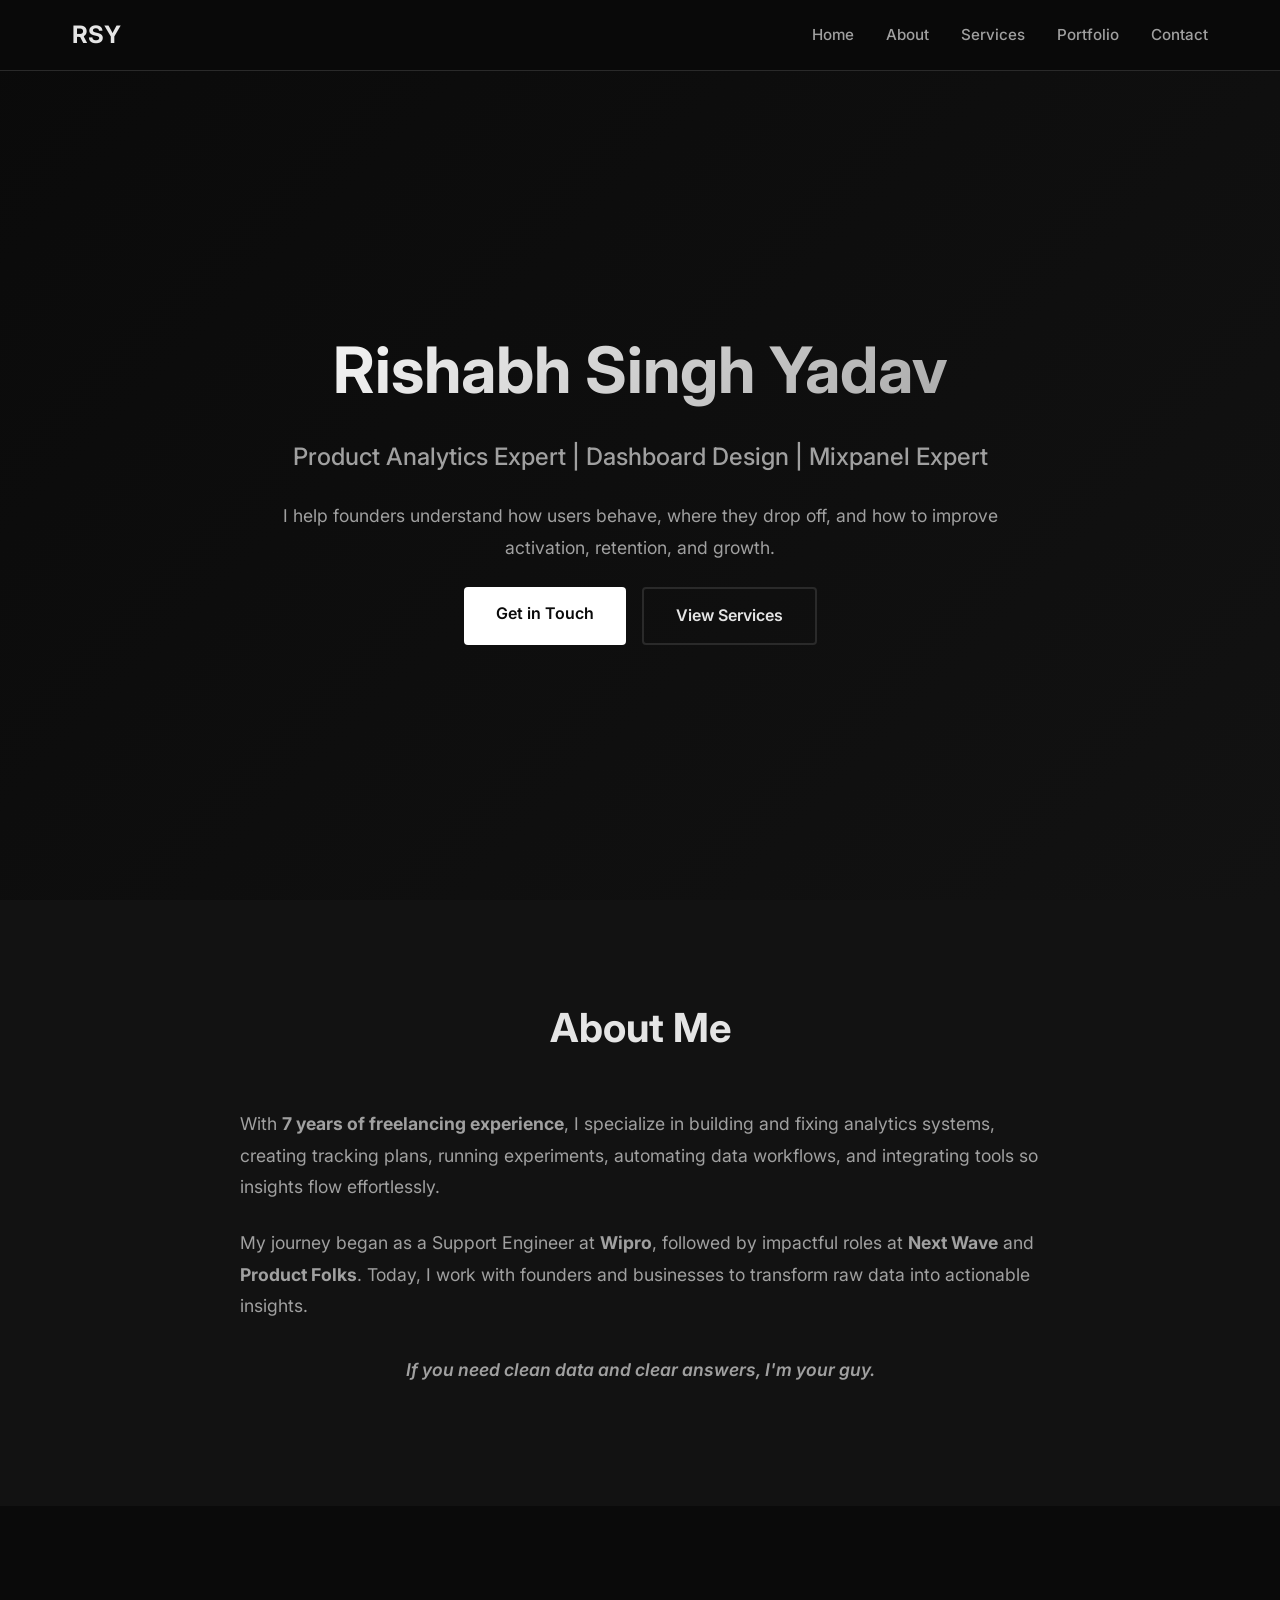
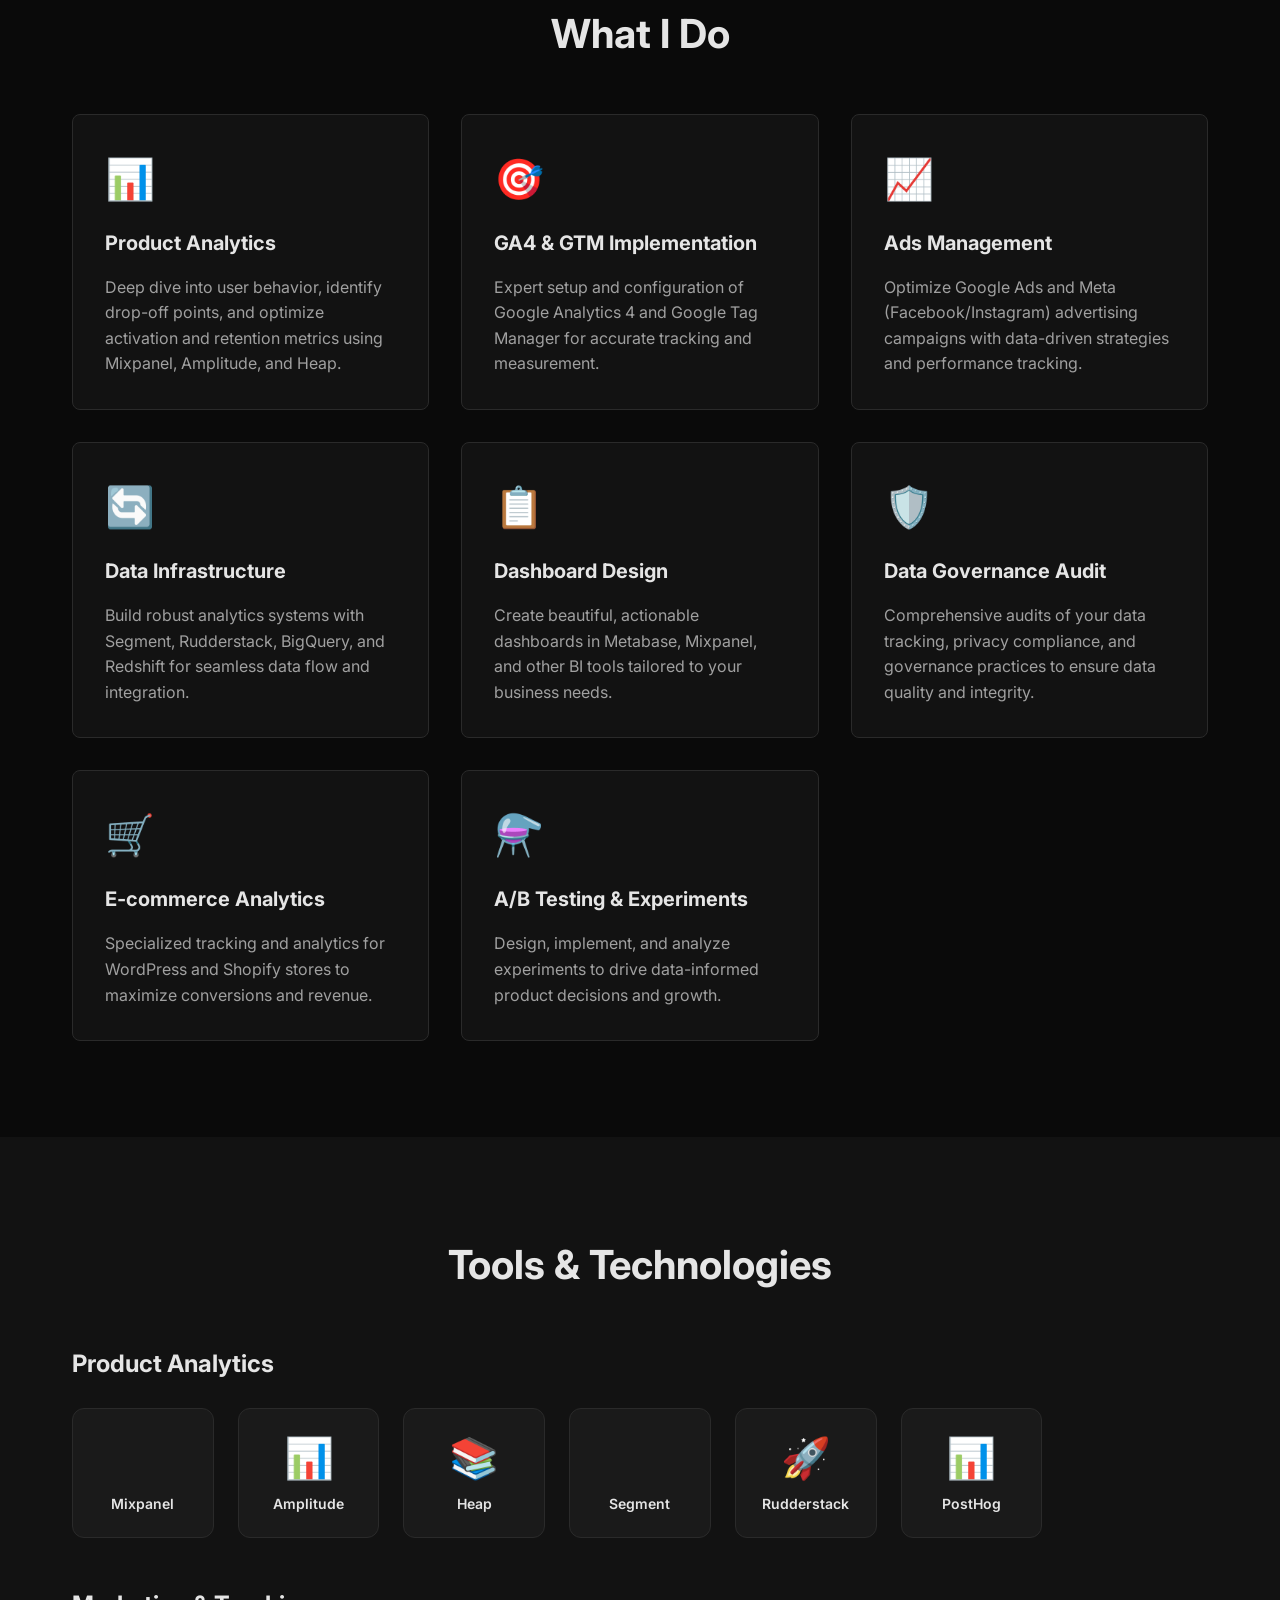
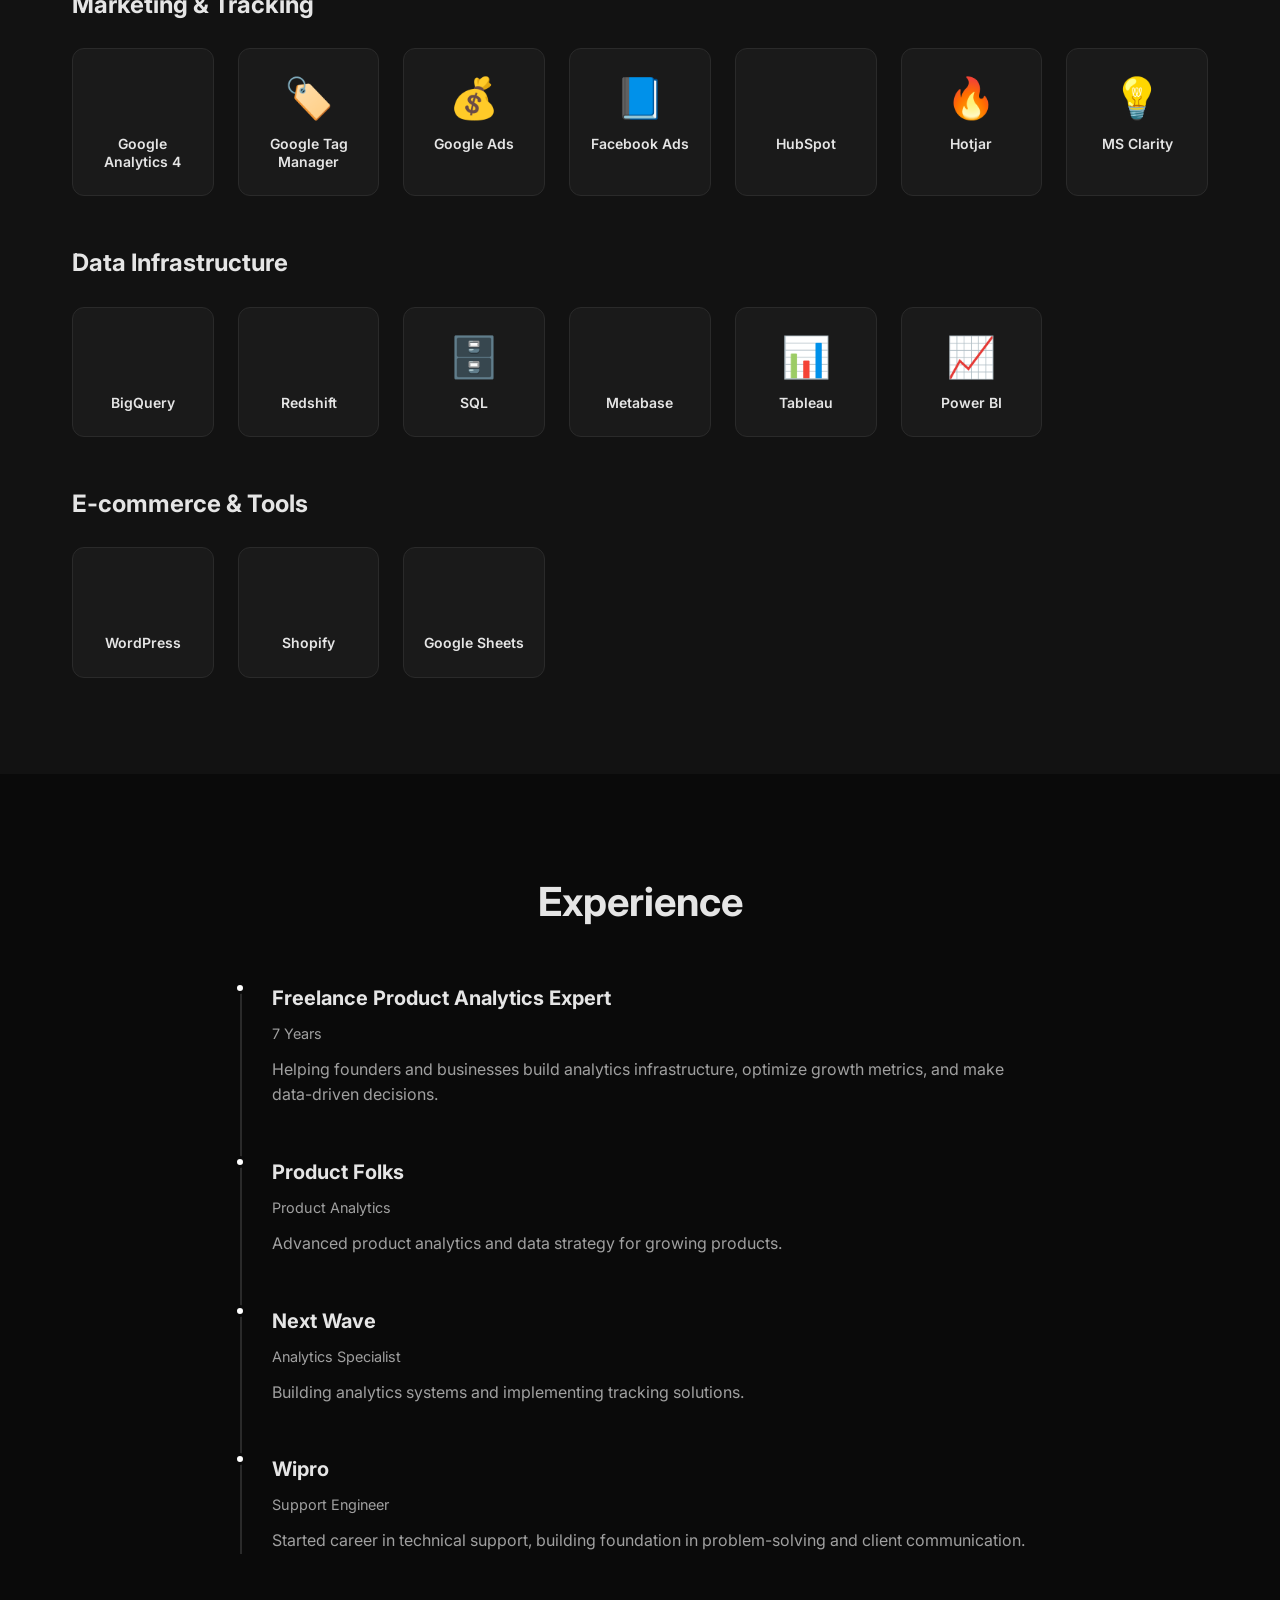
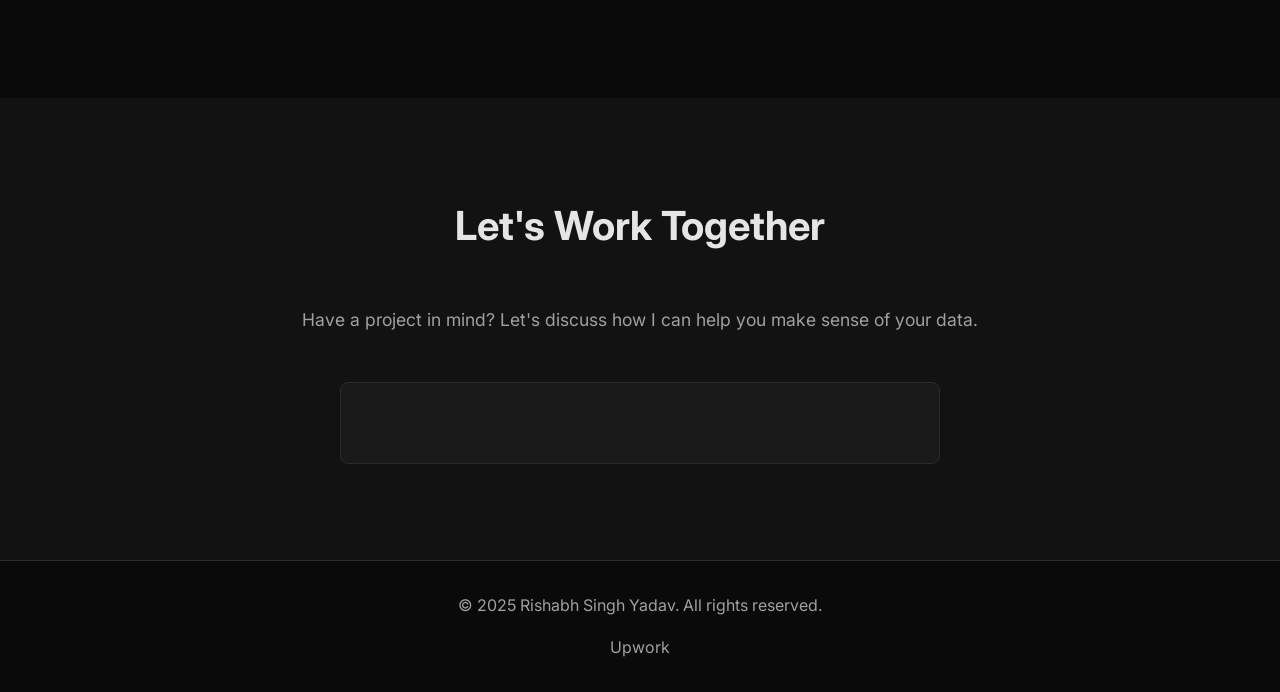
==== commit 393295f1: "Correct name spelling in footer copyright text" ====
--- a/index.html
+++ b/index.html
@@ -403,7 +403,7 @@
 
     <footer class="footer">
         <div class="container">
-            <p>&copy; 2025 Rishab Singh Yadav. All rights reserved.</p>
+            <p>&copy; 2025 Rishabh Singh Yadav. All rights reserved.</p>
             <div class="footer-links">
                 <a href="https://www.upwork.com/freelancers/~0192e7f3ac7bda2034?mp_source=home_share" target="_blank">Upwork</a>
             </div>
